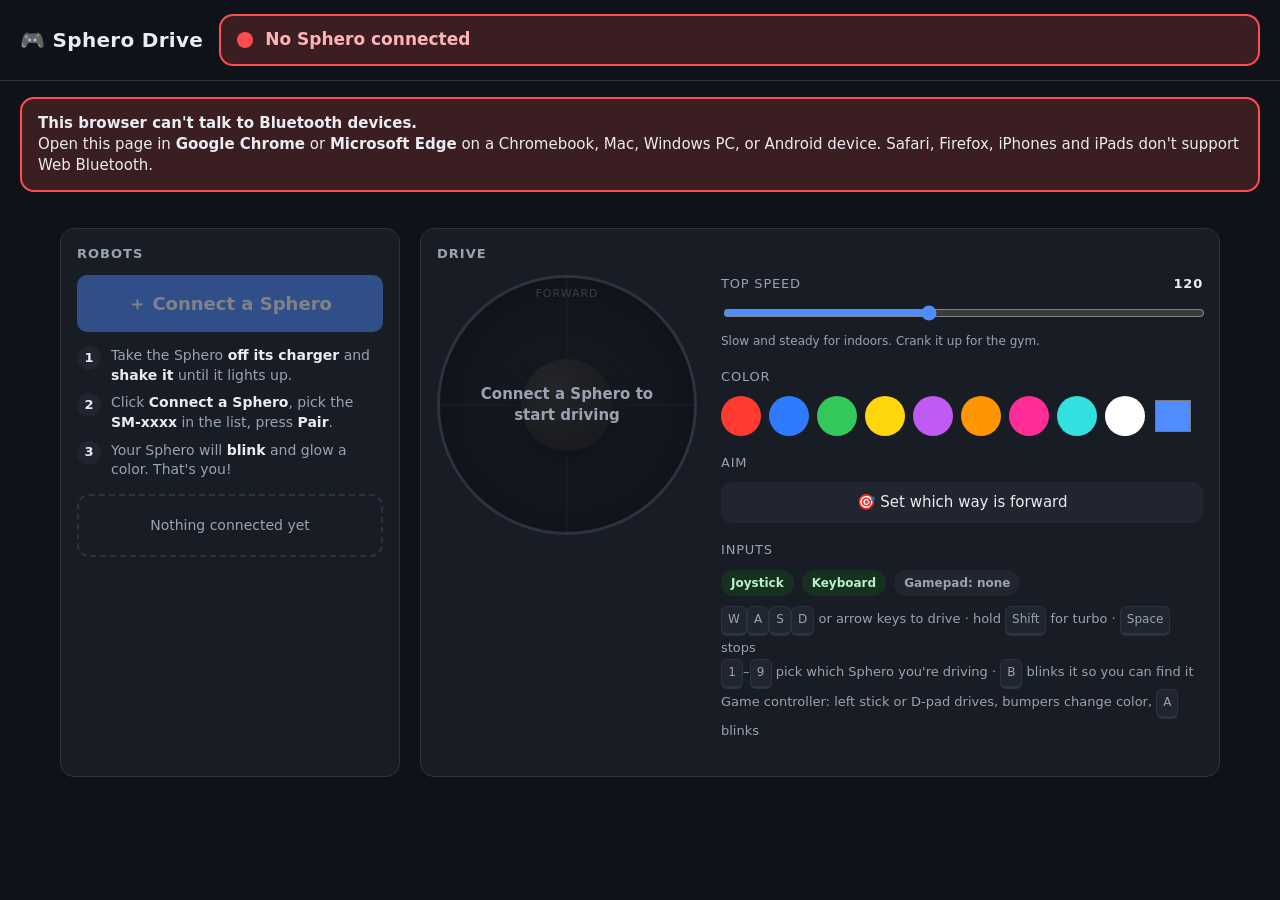
==== index.html @ 3a477e5d "Sphero Drive: connect, drive and color Sphero Minis from the browser" ====
<!doctype html>
<html lang="en">
<head>
<meta charset="utf-8">
<meta name="viewport" content="width=device-width, initial-scale=1">
<title>Sphero Drive</title>
<style>
  :root {
    --bg: #0f1218;
    --panel: #181c25;
    --panel-2: #20252f;
    --line: #2c3340;
    --text: #e9ecf1;
    --muted: #9aa3b2;
    --green: #2ecc71;
    --red: #ff4d4f;
    --yellow: #f5c542;
    --accent: #4f8cff;
    --radius: 14px;
  }
  * { box-sizing: border-box; }
  html, body { margin: 0; height: 100%; }
  body {
    background: var(--bg);
    color: var(--text);
    font: 15px/1.4 system-ui, -apple-system, "Segoe UI", Roboto, sans-serif;
    -webkit-user-select: none; user-select: none;
    touch-action: manipulation;
  }
  button { font: inherit; cursor: pointer; border: 0; border-radius: 10px; color: var(--text); background: var(--panel-2); padding: 10px 14px; }
  button:hover { filter: brightness(1.15); }
  button:disabled { opacity: .45; cursor: not-allowed; filter: none; }
  button.primary { background: var(--accent); color: #fff; font-weight: 600; }
  button.danger { background: #3a2226; color: #ffb3b5; }
  input[type=text] { font: inherit; background: var(--panel-2); color: var(--text); border: 1px solid var(--line); border-radius: 8px; padding: 6px 8px; }

  /* ---------- header / status banner ---------- */
  header {
    display: flex; align-items: center; gap: 16px; flex-wrap: wrap;
    padding: 14px 20px; border-bottom: 1px solid var(--line);
  }
  header h1 { font-size: 20px; margin: 0; letter-spacing: .3px; }
  #banner {
    flex: 1; min-width: 240px;
    display: flex; align-items: center; gap: 12px;
    padding: 12px 16px; border-radius: var(--radius);
    font-weight: 700; font-size: 17px;
    background: #3a1e21; color: #ffb3b5; border: 2px solid var(--red);
  }
  #banner.ok { background: #16311f; color: #b6f2c9; border-color: var(--green); }
  #banner.warn { background: #3a3116; color: #ffe8a3; border-color: var(--yellow); }
  #banner .dot { width: 16px; height: 16px; border-radius: 50%; background: var(--red); box-shadow: 0 0 0 0 rgba(255,77,79,.6); animation: pulse 1.6s infinite; flex: none; }
  #banner.ok .dot { background: var(--green); box-shadow: 0 0 0 0 rgba(46,204,113,.6); }
  #banner.warn .dot { background: var(--yellow); box-shadow: 0 0 0 0 rgba(245,197,66,.6); }
  @keyframes pulse { 0% { box-shadow: 0 0 0 0 currentColor; } 70% { box-shadow: 0 0 0 10px rgba(0,0,0,0); } 100% { box-shadow: 0 0 0 0 rgba(0,0,0,0); } }
  #unsupported { display: none; margin: 16px 20px; padding: 14px 16px; border-radius: var(--radius); background: #3a1e21; border: 2px solid var(--red); }

  /* ---------- layout ---------- */
  main { display: grid; grid-template-columns: 340px 1fr; gap: 20px; padding: 20px; max-width: 1200px; margin: 0 auto; }
  @media (max-width: 800px) { main { grid-template-columns: 1fr; } }
  section.panel { background: var(--panel); border: 1px solid var(--line); border-radius: var(--radius); padding: 16px; }
  h2 { font-size: 13px; text-transform: uppercase; letter-spacing: 1px; color: var(--muted); margin: 0 0 12px; }

  /* ---------- connect ritual ---------- */
  #connectBtn { width: 100%; font-size: 18px; padding: 16px; margin-bottom: 14px; }
  ol.steps { margin: 0 0 14px; padding-left: 0; list-style: none; counter-reset: s; display: grid; gap: 8px; }
  ol.steps li { counter-increment: s; display: flex; gap: 10px; color: var(--muted); font-size: 14px; }
  ol.steps li::before { content: counter(s); flex: none; width: 24px; height: 24px; border-radius: 50%; background: var(--panel-2); color: var(--text); display: grid; place-items: center; font-weight: 700; font-size: 13px; }
  ol.steps b { color: var(--text); }

  /* ---------- robot cards ---------- */
  #robots { display: grid; gap: 10px; }
  .robot {
    position: relative; display: grid; gap: 8px;
    padding: 12px 12px 12px 16px; border-radius: 12px;
    background: var(--panel-2); border: 2px solid var(--line);
    border-left: 8px solid var(--robot-color, #888);
    cursor: pointer;
  }
  .robot.active { border-color: var(--robot-color); box-shadow: 0 0 0 3px color-mix(in srgb, var(--robot-color) 35%, transparent); }
  .robot.dead { opacity: .75; border-color: var(--red); border-left-color: var(--robot-color); }
  .robot .top { display: flex; align-items: center; gap: 10px; }
  .robot .swatch { width: 28px; height: 28px; border-radius: 50%; background: var(--robot-color); box-shadow: 0 0 12px var(--robot-color); flex: none; }
  .robot .name { font-weight: 700; font-size: 17px; flex: 1; min-width: 0; }
  .robot .name input { width: 100%; font-weight: 700; font-size: 16px; }
  .robot .id { color: var(--muted); font-size: 12px; font-family: ui-monospace, Menlo, monospace; }
  .robot .status { display: flex; align-items: center; gap: 8px; font-weight: 600; font-size: 14px; }
  .robot .status .dot { width: 10px; height: 10px; border-radius: 50%; background: var(--red); }
  .robot .status.ok .dot { background: var(--green); }
  .robot .status.busy .dot { background: var(--yellow); }
  .robot .status.ok { color: #b6f2c9; } .robot .status.busy { color: #ffe8a3; } .robot .status.bad { color: #ffb3b5; }
  .robot .meta { color: var(--muted); font-size: 13px; }
  .robot .actions { display: flex; flex-wrap: wrap; gap: 6px; }
  .robot .actions button { padding: 7px 10px; font-size: 13px; }
  .robot .drivetag { position: absolute; top: 10px; right: 10px; font-size: 11px; font-weight: 700; letter-spacing: .5px; text-transform: uppercase; color: #061; background: var(--green); padding: 3px 8px; border-radius: 99px; display: none; }
  .robot.active .drivetag { display: block; }
  #noRobots { color: var(--muted); font-size: 14px; text-align: center; padding: 20px 8px; border: 2px dashed var(--line); border-radius: 12px; }

  /* ---------- controls ---------- */
  #controls { display: grid; grid-template-columns: auto 1fr; gap: 24px; align-items: start; }
  @media (max-width: 560px) { #controls { grid-template-columns: 1fr; justify-items: center; } }
  #stickWrap { position: relative; }
  #stick {
    width: 260px; height: 260px; border-radius: 50%;
    background: radial-gradient(circle at 50% 50%, #262c38 0, #1c212b 70%, #161a22 100%);
    border: 3px solid var(--line); position: relative; touch-action: none;
    box-shadow: inset 0 0 40px rgba(0,0,0,.5);
  }
  #stick::before { content: ""; position: absolute; inset: 50%; width: 2px; height: 100%; transform: translate(-50%, -50%); background: var(--line); }
  #stick::after  { content: ""; position: absolute; inset: 50%; height: 2px; width: 100%; transform: translate(-50%, -50%); background: var(--line); }
  #knob {
    position: absolute; left: 50%; top: 50%; width: 92px; height: 92px; border-radius: 50%;
    transform: translate(-50%, -50%);
    background: radial-gradient(circle at 35% 30%, #6d9bff, #2f63d6 70%);
    box-shadow: 0 8px 20px rgba(0,0,0,.5); z-index: 2;
    transition: background .2s;
  }
  #stick.dead #knob { background: radial-gradient(circle at 35% 30%, #555, #333 70%); }
  #stickOverlay {
    position: absolute; inset: 0; display: grid; place-items: center; text-align: center;
    border-radius: 50%; background: rgba(15,18,24,.7); color: var(--muted); font-weight: 600;
    padding: 30px; z-index: 3;
  }
  #stickOverlay[hidden] { display: none; }
  .fwdLabel { position: absolute; top: 8px; left: 50%; transform: translateX(-50%); font-size: 11px; color: var(--muted); letter-spacing: 1px; }

  .row { display: grid; gap: 10px; margin-bottom: 18px; }
  .row label { display: flex; justify-content: space-between; color: var(--muted); font-size: 13px; text-transform: uppercase; letter-spacing: .8px; }
  .row label output { color: var(--text); font-weight: 700; }
  input[type=range] { width: 100%; accent-color: var(--accent); }
  #swatches { display: flex; flex-wrap: wrap; gap: 8px; }
  #swatches button { width: 40px; height: 40px; border-radius: 50%; padding: 0; border: 3px solid transparent; }
  #swatches button.sel { border-color: #fff; }
  #colorPick { width: 40px; height: 40px; padding: 0; border: 0; background: none; cursor: pointer; }
  #speedTag { color: var(--muted); font-size: 12px; }
  #aimBox { display: none; padding: 12px; border-radius: 10px; background: #2b2a1a; border: 1px solid #5a5220; }
  #aimBox.on { display: grid; gap: 10px; }
  #aimBox p { margin: 0; font-size: 14px; }
  #inputs { display: flex; gap: 8px; flex-wrap: wrap; }
  .chip { padding: 5px 10px; border-radius: 99px; background: var(--panel-2); color: var(--muted); font-size: 12px; font-weight: 600; }
  .chip.on { background: #16311f; color: #b6f2c9; }
  kbd { display: inline-block; min-width: 22px; text-align: center; padding: 2px 6px; border-radius: 6px; background: var(--panel-2); border: 1px solid var(--line); border-bottom-width: 3px; font-family: inherit; font-size: 12px; }
  .hint { color: var(--muted); font-size: 13px; line-height: 1.8; }

  /* ---------- toasts ---------- */
  #toasts { position: fixed; left: 50%; bottom: 20px; transform: translateX(-50%); display: grid; gap: 8px; z-index: 50; width: min(520px, calc(100% - 32px)); }
  .toast { padding: 12px 16px; border-radius: 10px; background: #2a3040; border-left: 6px solid var(--accent); box-shadow: 0 8px 30px rgba(0,0,0,.5); font-weight: 600; animation: rise .2s ease-out; }
  .toast.bad { border-left-color: var(--red); background: #3a1e21; }
  .toast.ok  { border-left-color: var(--green); background: #16311f; }
  @keyframes rise { from { transform: translateY(10px); opacity: 0; } }
</style>
</head>
<body>

<header>
  <h1>🎮 Sphero Drive</h1>
  <div id="banner"><span class="dot"></span><span id="bannerText">No Sphero connected</span></div>
</header>

<div id="unsupported">
  <b>This browser can't talk to Bluetooth devices.</b><br>
  Open this page in <b>Google Chrome</b> or <b>Microsoft Edge</b> on a Chromebook, Mac, Windows PC, or Android device.
  Safari, Firefox, iPhones and iPads don't support Web Bluetooth.
</div>

<main>
  <!-- ===== left: connect + robots ===== -->
  <section class="panel">
    <h2>Robots</h2>
    <button id="connectBtn" class="primary">＋ Connect a Sphero</button>
    <ol class="steps">
      <li><span>Take the Sphero <b>off its charger</b> and <b>shake it</b> until it lights up.</span></li>
      <li><span>Click <b>Connect a Sphero</b>, pick the <b>SM‑xxxx</b> in the list, press <b>Pair</b>.</span></li>
      <li><span>Your Sphero will <b>blink</b> and glow a color. That's you!</span></li>
    </ol>
    <div id="robots">
      <div id="noRobots">Nothing connected yet</div>
    </div>
  </section>

  <!-- ===== right: controls ===== -->
  <section class="panel">
    <h2>Drive <span id="driveWho" style="color:var(--text)"></span></h2>
    <div id="controls">
      <div id="stickWrap">
        <div id="stick" class="dead">
          <span class="fwdLabel">FORWARD</span>
          <div id="knob"></div>
          <div id="stickOverlay">Connect a Sphero to start driving</div>
        </div>
      </div>

      <div>
        <div class="row">
          <label>Top speed <output id="speedOut">120</output></label>
          <input id="speed" type="range" min="20" max="255" value="120">
          <span id="speedTag">Slow and steady for indoors. Crank it up for the gym.</span>
        </div>

        <div class="row">
          <label>Color</label>
          <div id="swatches"><input id="colorPick" type="color" value="#4f8cff" title="Custom color"></div>
        </div>

        <div class="row">
          <label>Aim</label>
          <button id="aimBtn">🎯 Set which way is forward</button>
          <div id="aimBox">
            <p>The little <b>blue light</b> on the back is on. Use <kbd>←</kbd> <kbd>→</kbd> or the joystick to spin the ball until the blue light points <b>toward you</b>, then click Done.</p>
            <input id="aimSlider" type="range" min="0" max="359" value="0">
            <button id="aimDone" class="primary">✅ Done, that's forward</button>
          </div>
        </div>

        <div class="row">
          <label>Inputs</label>
          <div id="inputs">
            <span class="chip on">Joystick</span>
            <span class="chip on">Keyboard</span>
            <span class="chip" id="padChip">Gamepad: none</span>
          </div>
          <div class="hint">
            <kbd>W</kbd><kbd>A</kbd><kbd>S</kbd><kbd>D</kbd> or arrow keys to drive · hold <kbd>Shift</kbd> for turbo · <kbd>Space</kbd> stops<br>
            <kbd>1</kbd>–<kbd>9</kbd> pick which Sphero you're driving · <kbd>B</kbd> blinks it so you can find it<br>
            Game controller: left stick or D‑pad drives, bumpers change color, <kbd>A</kbd> blinks
          </div>
        </div>
      </div>
    </div>
  </section>
</main>

<div id="toasts"></div>

<script src="sphero.js"></script>
<script src="app.js"></script>
</body>
</html>
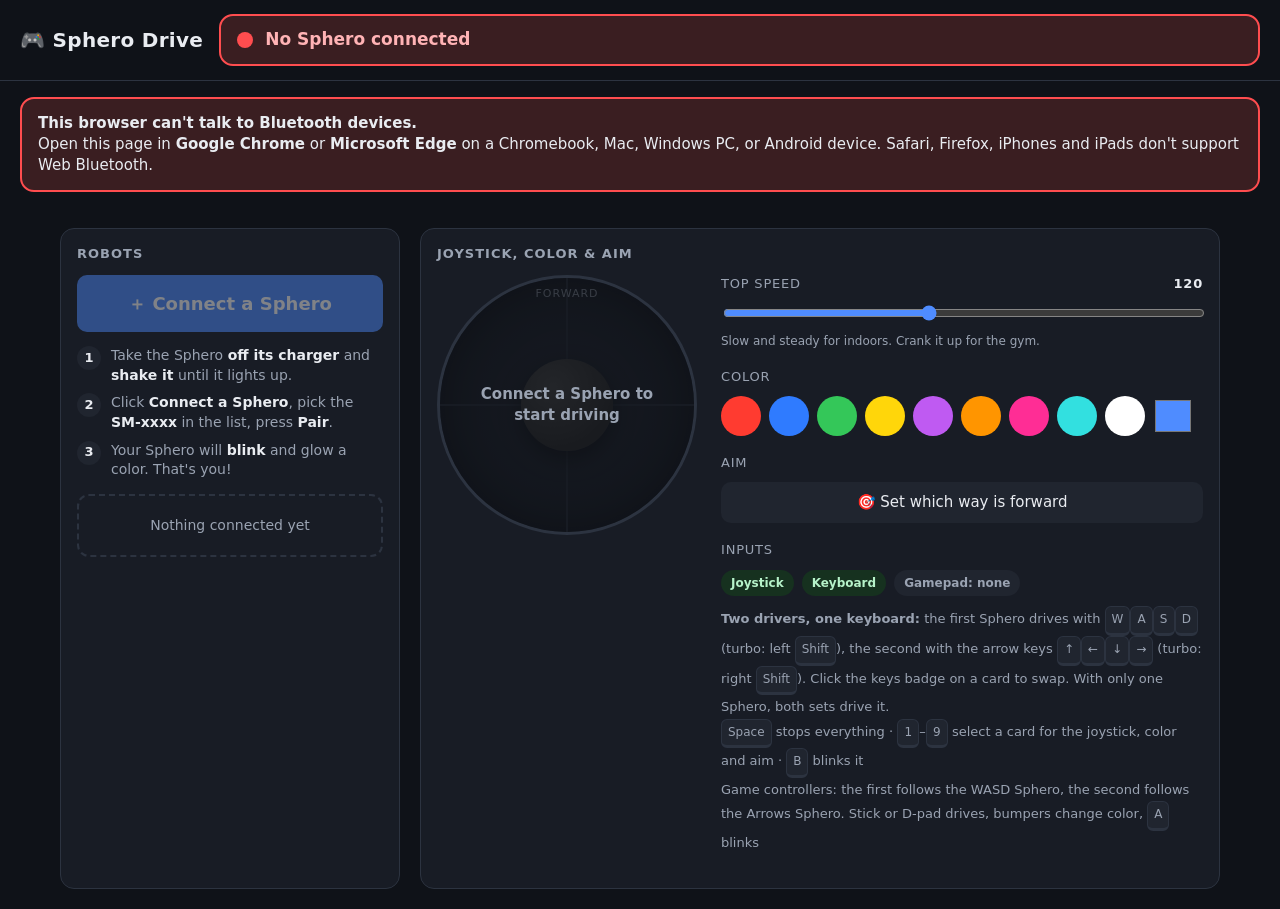
==== commit 89f36ad4: "Two drivers per keyboard: WASD and arrow keys each drive their own Sphero First Sphero connected get" ====
--- a/index.html
+++ b/index.html
@@ -94,6 +94,12 @@
   .robot .actions button { padding: 7px 10px; font-size: 13px; }
   .robot .drivetag { position: absolute; top: 10px; right: 10px; font-size: 11px; font-weight: 700; letter-spacing: .5px; text-transform: uppercase; color: #061; background: var(--green); padding: 3px 8px; border-radius: 99px; display: none; }
   .robot.active .drivetag { display: block; }
+  .robot .keys {
+    justify-self: start; padding: 6px 12px; border-radius: 99px; font-weight: 800; font-size: 15px; letter-spacing: .3px;
+    background: #2a3550; color: #cfe0ff; border: 2px solid #4f6fb0;
+  }
+  .robot .keys[data-set=arrows] { background: #3b2a50; color: #ead6ff; border-color: #8a5fc7; }
+  .robot .keys[data-set=none] { background: var(--panel); color: var(--muted); border-color: var(--line); font-weight: 600; font-size: 13px; }
   #noRobots { color: var(--muted); font-size: 14px; text-align: center; padding: 20px 8px; border: 2px dashed var(--line); border-radius: 12px; }
 
   /* ---------- controls ---------- */
@@ -180,7 +186,7 @@
 
   <!-- ===== right: controls ===== -->
   <section class="panel">
-    <h2>Drive <span id="driveWho" style="color:var(--text)"></span></h2>
+    <h2>Joystick, color &amp; aim <span id="driveWho" style="color:var(--text)"></span></h2>
     <div id="controls">
       <div id="stickWrap">
         <div id="stick" class="dead">
@@ -206,7 +212,7 @@
           <label>Aim</label>
           <button id="aimBtn">🎯 Set which way is forward</button>
           <div id="aimBox">
-            <p>The little <b>blue light</b> on the back is on. Use <kbd>←</kbd> <kbd>→</kbd> or the joystick to spin the ball until the blue light points <b>toward you</b>, then click Done.</p>
+            <p>The little <b>blue light</b> on the back is on. Use that Sphero's left/right keys, the joystick, or the slider to spin the ball until the blue light points <b>toward you</b>, then click Done.</p>
             <input id="aimSlider" type="range" min="0" max="359" value="0">
             <button id="aimDone" class="primary">✅ Done, that's forward</button>
           </div>
@@ -220,9 +226,11 @@
             <span class="chip" id="padChip">Gamepad: none</span>
           </div>
           <div class="hint">
-            <kbd>W</kbd><kbd>A</kbd><kbd>S</kbd><kbd>D</kbd> or arrow keys to drive · hold <kbd>Shift</kbd> for turbo · <kbd>Space</kbd> stops<br>
-            <kbd>1</kbd>–<kbd>9</kbd> pick which Sphero you're driving · <kbd>B</kbd> blinks it so you can find it<br>
-            Game controller: left stick or D‑pad drives, bumpers change color, <kbd>A</kbd> blinks
+            <b>Two drivers, one keyboard:</b> the first Sphero drives with <kbd>W</kbd><kbd>A</kbd><kbd>S</kbd><kbd>D</kbd> (turbo: left <kbd>Shift</kbd>),
+            the second with the arrow keys <kbd>↑</kbd><kbd>←</kbd><kbd>↓</kbd><kbd>→</kbd> (turbo: right <kbd>Shift</kbd>).
+            Click the keys badge on a card to swap. With only one Sphero, both sets drive it.<br>
+            <kbd>Space</kbd> stops everything · <kbd>1</kbd>–<kbd>9</kbd> select a card for the joystick, color and aim · <kbd>B</kbd> blinks it<br>
+            Game controllers: the first follows the WASD Sphero, the second follows the Arrows Sphero. Stick or D‑pad drives, bumpers change color, <kbd>A</kbd> blinks
           </div>
         </div>
       </div>
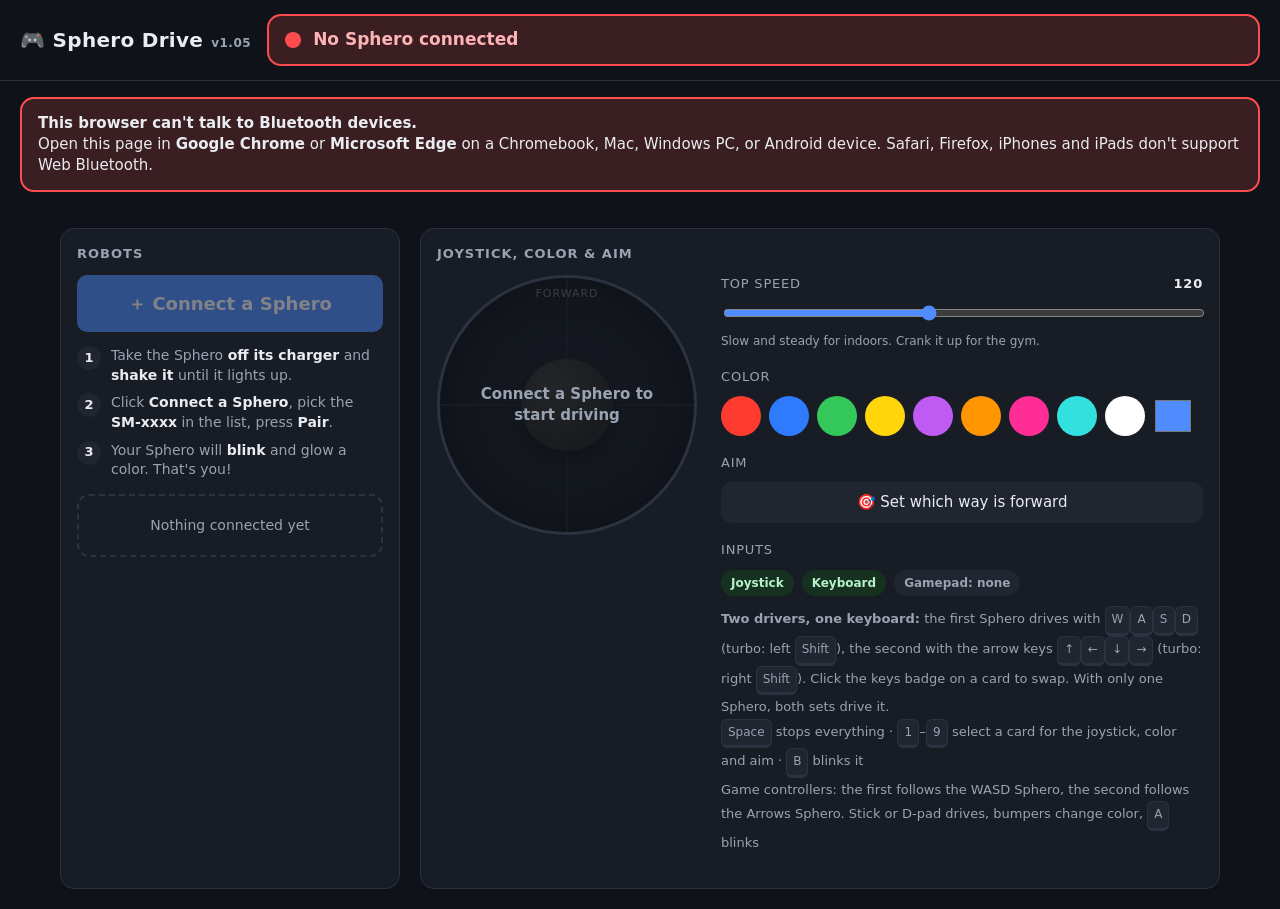
==== commit ff8ac302: "Show the site version (v1.05) next to the title Makes it easy to see whether a student's page has th" ====
--- a/index.html
+++ b/index.html
@@ -39,7 +39,8 @@
     display: flex; align-items: center; gap: 16px; flex-wrap: wrap;
     padding: 14px 20px; border-bottom: 1px solid var(--line);
   }
-  header h1 { font-size: 20px; margin: 0; letter-spacing: .3px; }
+  header h1 { font-size: 20px; margin: 0; letter-spacing: .3px; display: flex; align-items: baseline; gap: 8px; }
+  #version { font-size: 12px; font-weight: 600; color: var(--muted); letter-spacing: .5px; }
   #banner {
     flex: 1; min-width: 240px;
     display: flex; align-items: center; gap: 12px;
@@ -159,7 +160,7 @@
 <body>
 
 <header>
-  <h1>🎮 Sphero Drive</h1>
+  <h1>🎮 Sphero Drive <span id="version" title="Site version. Reload the page if this is lower than expected."></span></h1>
   <div id="banner"><span class="dot"></span><span id="bannerText">No Sphero connected</span></div>
 </header>
 
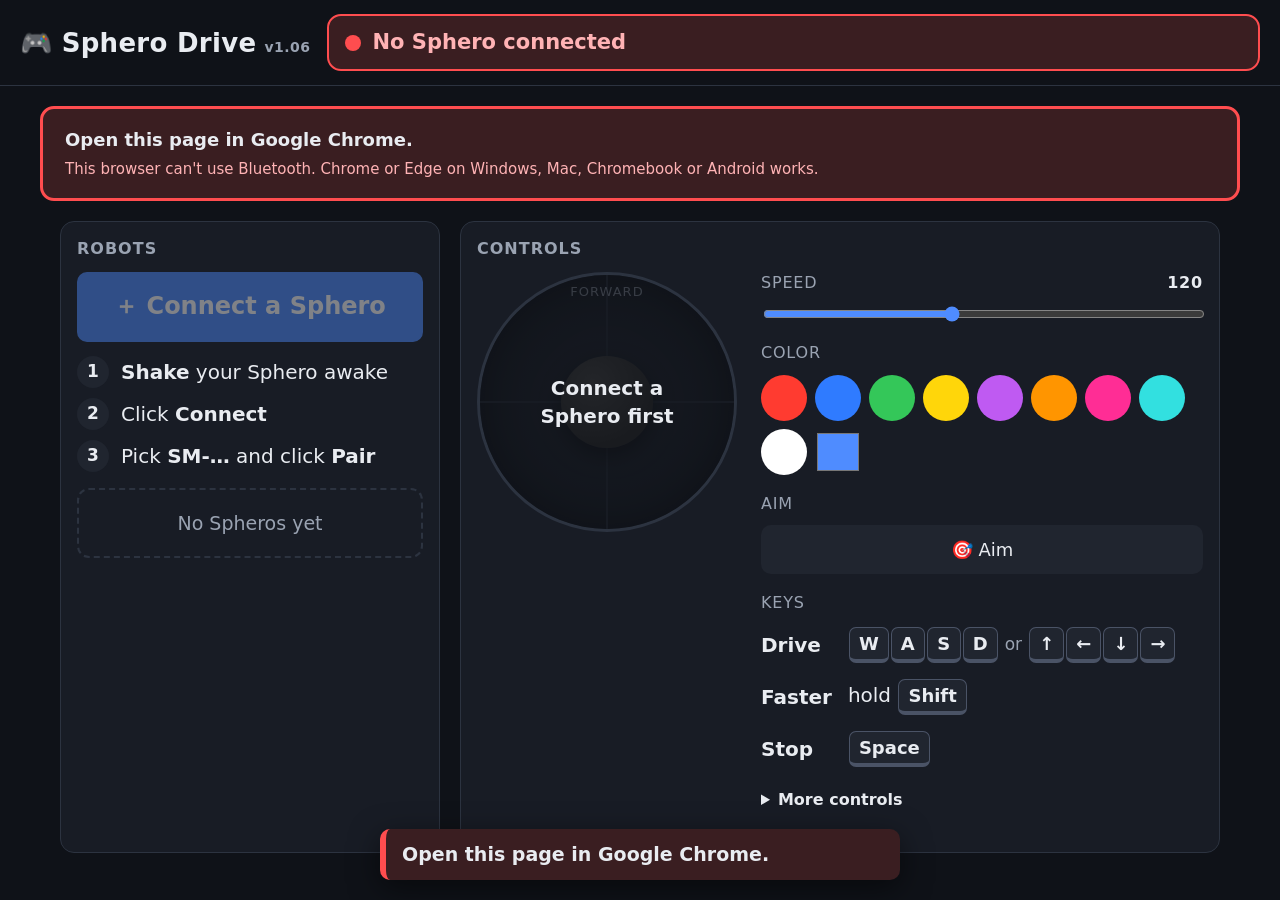
==== commit 65e834b2: "v1.06: bigger text, fewer words, and a fix-it box for a missing Bluetooth stick Text is larger and i" ====
--- a/index.html
+++ b/index.html
@@ -23,11 +23,12 @@
   body {
     background: var(--bg);
     color: var(--text);
-    font: 15px/1.4 system-ui, -apple-system, "Segoe UI", Roboto, sans-serif;
+    font: 18px/1.4 system-ui, -apple-system, "Segoe UI", Roboto, sans-serif;
     -webkit-user-select: none; user-select: none;
     touch-action: manipulation;
   }
-  button { font: inherit; cursor: pointer; border: 0; border-radius: 10px; color: var(--text); background: var(--panel-2); padding: 10px 14px; }
+  button { font: inherit; cursor: pointer; border: 0; border-radius: 10px; color: var(--text); background: var(--panel-2); padding: 12px 16px; }
+  [hidden] { display: none !important; }
   button:hover { filter: brightness(1.15); }
   button:disabled { opacity: .45; cursor: not-allowed; filter: none; }
   button.primary { background: var(--accent); color: #fff; font-weight: 600; }
@@ -39,13 +40,13 @@
     display: flex; align-items: center; gap: 16px; flex-wrap: wrap;
     padding: 14px 20px; border-bottom: 1px solid var(--line);
   }
-  header h1 { font-size: 20px; margin: 0; letter-spacing: .3px; display: flex; align-items: baseline; gap: 8px; }
-  #version { font-size: 12px; font-weight: 600; color: var(--muted); letter-spacing: .5px; }
+  header h1 { font-size: 26px; margin: 0; letter-spacing: .3px; display: flex; align-items: baseline; gap: 8px; }
+  #version { font-size: 14px; font-weight: 600; color: var(--muted); letter-spacing: .5px; }
   #banner {
     flex: 1; min-width: 240px;
     display: flex; align-items: center; gap: 12px;
     padding: 12px 16px; border-radius: var(--radius);
-    font-weight: 700; font-size: 17px;
+    font-weight: 700; font-size: 21px;
     background: #3a1e21; color: #ffb3b5; border: 2px solid var(--red);
   }
   #banner.ok { background: #16311f; color: #b6f2c9; border-color: var(--green); }
@@ -54,19 +55,27 @@
   #banner.ok .dot { background: var(--green); box-shadow: 0 0 0 0 rgba(46,204,113,.6); }
   #banner.warn .dot { background: var(--yellow); box-shadow: 0 0 0 0 rgba(245,197,66,.6); }
   @keyframes pulse { 0% { box-shadow: 0 0 0 0 currentColor; } 70% { box-shadow: 0 0 0 10px rgba(0,0,0,0); } 100% { box-shadow: 0 0 0 0 rgba(0,0,0,0); } }
-  #unsupported { display: none; margin: 16px 20px; padding: 14px 16px; border-radius: var(--radius); background: #3a1e21; border: 2px solid var(--red); }
+  .alert { max-width: 1200px; margin: 20px auto 0; padding: 18px 22px; border-radius: var(--radius); background: #3a1e21; border: 3px solid var(--red); }
+  #problemBox { width: calc(100% - 40px); }
+  #problemBox .detail { margin-top: 6px; font-size: 15px; color: #ffb3b5; }
+  #btHelp { width: calc(100% - 40px); font-size: 22px; }
+  #btHelp h3 { margin: 0 0 12px; font-size: 28px; }
+  #btHelp ol { margin: 0; padding-left: 32px; display: grid; gap: 12px; }
+  #btHelp code { font-family: ui-monospace, Consolas, monospace; background: #000; color: #fff; padding: 4px 10px; border-radius: 8px; user-select: all; -webkit-user-select: all; }
+  #btHelp button { font-size: 18px; padding: 8px 14px; margin-left: 6px; vertical-align: middle; }
+  #btHelp .small { margin: 12px 0 0; font-size: 16px; color: #ffb3b5; }
 
   /* ---------- layout ---------- */
-  main { display: grid; grid-template-columns: 340px 1fr; gap: 20px; padding: 20px; max-width: 1200px; margin: 0 auto; }
+  main { display: grid; grid-template-columns: 380px 1fr; gap: 20px; padding: 20px; max-width: 1200px; margin: 0 auto; }
   @media (max-width: 800px) { main { grid-template-columns: 1fr; } }
   section.panel { background: var(--panel); border: 1px solid var(--line); border-radius: var(--radius); padding: 16px; }
-  h2 { font-size: 13px; text-transform: uppercase; letter-spacing: 1px; color: var(--muted); margin: 0 0 12px; }
+  h2 { font-size: 16px; text-transform: uppercase; letter-spacing: 1px; color: var(--muted); margin: 0 0 12px; }
 
   /* ---------- connect ritual ---------- */
-  #connectBtn { width: 100%; font-size: 18px; padding: 16px; margin-bottom: 14px; }
-  ol.steps { margin: 0 0 14px; padding-left: 0; list-style: none; counter-reset: s; display: grid; gap: 8px; }
-  ol.steps li { counter-increment: s; display: flex; gap: 10px; color: var(--muted); font-size: 14px; }
-  ol.steps li::before { content: counter(s); flex: none; width: 24px; height: 24px; border-radius: 50%; background: var(--panel-2); color: var(--text); display: grid; place-items: center; font-weight: 700; font-size: 13px; }
+  #connectBtn { width: 100%; font-size: 24px; padding: 18px; margin-bottom: 14px; }
+  ol.steps { margin: 0 0 16px; padding-left: 0; list-style: none; counter-reset: s; display: grid; gap: 10px; }
+  ol.steps li { counter-increment: s; display: flex; align-items: center; gap: 12px; font-size: 20px; }
+  ol.steps li::before { content: counter(s); flex: none; width: 32px; height: 32px; border-radius: 50%; background: var(--panel-2); color: var(--text); display: grid; place-items: center; font-weight: 700; font-size: 17px; }
   ol.steps b { color: var(--text); }
 
   /* ---------- robot cards ---------- */
@@ -81,27 +90,27 @@
   .robot.active { border-color: var(--robot-color); box-shadow: 0 0 0 3px color-mix(in srgb, var(--robot-color) 35%, transparent); }
   .robot.dead { opacity: .75; border-color: var(--red); border-left-color: var(--robot-color); }
   .robot .top { display: flex; align-items: center; gap: 10px; }
-  .robot .swatch { width: 28px; height: 28px; border-radius: 50%; background: var(--robot-color); box-shadow: 0 0 12px var(--robot-color); flex: none; }
-  .robot .name { font-weight: 700; font-size: 17px; flex: 1; min-width: 0; }
-  .robot .name input { width: 100%; font-weight: 700; font-size: 16px; }
-  .robot .id { color: var(--muted); font-size: 12px; font-family: ui-monospace, Menlo, monospace; }
-  .robot .status { display: flex; align-items: center; gap: 8px; font-weight: 600; font-size: 14px; }
-  .robot .status .dot { width: 10px; height: 10px; border-radius: 50%; background: var(--red); }
+  .robot .swatch { width: 34px; height: 34px; border-radius: 50%; background: var(--robot-color); box-shadow: 0 0 12px var(--robot-color); flex: none; }
+  .robot .name { font-weight: 700; font-size: 22px; flex: 1; min-width: 0; }
+  .robot .name input { width: 100%; font-weight: 700; font-size: 20px; }
+  .robot .id { color: var(--muted); font-size: 14px; font-family: ui-monospace, Menlo, monospace; }
+  .robot .status { display: flex; align-items: center; gap: 8px; font-weight: 700; font-size: 19px; }
+  .robot .status .dot { width: 14px; height: 14px; border-radius: 50%; background: var(--red); }
   .robot .status.ok .dot { background: var(--green); }
   .robot .status.busy .dot { background: var(--yellow); }
   .robot .status.ok { color: #b6f2c9; } .robot .status.busy { color: #ffe8a3; } .robot .status.bad { color: #ffb3b5; }
-  .robot .meta { color: var(--muted); font-size: 13px; }
+  .robot .meta { color: var(--muted); font-size: 16px; }
   .robot .actions { display: flex; flex-wrap: wrap; gap: 6px; }
-  .robot .actions button { padding: 7px 10px; font-size: 13px; }
-  .robot .drivetag { position: absolute; top: 10px; right: 10px; font-size: 11px; font-weight: 700; letter-spacing: .5px; text-transform: uppercase; color: #061; background: var(--green); padding: 3px 8px; border-radius: 99px; display: none; }
+  .robot .actions button { padding: 9px 13px; font-size: 17px; }
+  .robot .drivetag { position: absolute; top: 10px; right: 10px; font-size: 13px; font-weight: 800; letter-spacing: .5px; text-transform: uppercase; color: #061; background: var(--green); padding: 3px 8px; border-radius: 99px; display: none; }
   .robot.active .drivetag { display: block; }
   .robot .keys {
-    justify-self: start; padding: 6px 12px; border-radius: 99px; font-weight: 800; font-size: 15px; letter-spacing: .3px;
+    justify-self: start; padding: 6px 12px; border-radius: 99px; font-weight: 800; font-size: 19px; letter-spacing: .3px;
     background: #2a3550; color: #cfe0ff; border: 2px solid #4f6fb0;
   }
   .robot .keys[data-set=arrows] { background: #3b2a50; color: #ead6ff; border-color: #8a5fc7; }
-  .robot .keys[data-set=none] { background: var(--panel); color: var(--muted); border-color: var(--line); font-weight: 600; font-size: 13px; }
-  #noRobots { color: var(--muted); font-size: 14px; text-align: center; padding: 20px 8px; border: 2px dashed var(--line); border-radius: 12px; }
+  .robot .keys[data-set=none] { background: var(--panel); color: var(--muted); border-color: var(--line); font-weight: 600; font-size: 16px; }
+  #noRobots { color: var(--muted); font-size: 19px; text-align: center; padding: 20px 8px; border: 2px dashed var(--line); border-radius: 12px; }
 
   /* ---------- controls ---------- */
   #controls { display: grid; grid-template-columns: auto 1fr; gap: 24px; align-items: start; }
@@ -125,33 +134,36 @@
   #stick.dead #knob { background: radial-gradient(circle at 35% 30%, #555, #333 70%); }
   #stickOverlay {
     position: absolute; inset: 0; display: grid; place-items: center; text-align: center;
-    border-radius: 50%; background: rgba(15,18,24,.7); color: var(--muted); font-weight: 600;
+    border-radius: 50%; background: rgba(15,18,24,.7); color: var(--text); font-weight: 700; font-size: 20px;
     padding: 30px; z-index: 3;
   }
   #stickOverlay[hidden] { display: none; }
-  .fwdLabel { position: absolute; top: 8px; left: 50%; transform: translateX(-50%); font-size: 11px; color: var(--muted); letter-spacing: 1px; }
+  .fwdLabel { position: absolute; top: 8px; left: 50%; transform: translateX(-50%); font-size: 13px; color: var(--muted); letter-spacing: 1px; }
 
   .row { display: grid; gap: 10px; margin-bottom: 18px; }
-  .row label { display: flex; justify-content: space-between; color: var(--muted); font-size: 13px; text-transform: uppercase; letter-spacing: .8px; }
+  .row label { display: flex; justify-content: space-between; color: var(--muted); font-size: 16px; text-transform: uppercase; letter-spacing: .8px; }
   .row label output { color: var(--text); font-weight: 700; }
   input[type=range] { width: 100%; accent-color: var(--accent); }
   #swatches { display: flex; flex-wrap: wrap; gap: 8px; }
-  #swatches button { width: 40px; height: 40px; border-radius: 50%; padding: 0; border: 3px solid transparent; }
+  #swatches button { width: 46px; height: 46px; border-radius: 50%; padding: 0; border: 3px solid transparent; }
   #swatches button.sel { border-color: #fff; }
-  #colorPick { width: 40px; height: 40px; padding: 0; border: 0; background: none; cursor: pointer; }
-  #speedTag { color: var(--muted); font-size: 12px; }
+  #colorPick { width: 46px; height: 46px; padding: 0; border: 0; background: none; cursor: pointer; }
   #aimBox { display: none; padding: 12px; border-radius: 10px; background: #2b2a1a; border: 1px solid #5a5220; }
   #aimBox.on { display: grid; gap: 10px; }
-  #aimBox p { margin: 0; font-size: 14px; }
-  #inputs { display: flex; gap: 8px; flex-wrap: wrap; }
-  .chip { padding: 5px 10px; border-radius: 99px; background: var(--panel-2); color: var(--muted); font-size: 12px; font-weight: 600; }
+  #aimBox p { margin: 0; font-size: 19px; }
+  .keymap { display: grid; grid-template-columns: auto 1fr; gap: 12px 16px; align-items: center; font-size: 20px; }
+  .keymap .what { font-weight: 800; }
+  .keymap .or { color: var(--muted); margin: 0 6px; font-size: 17px; }
+  details.more { margin-top: 4px; color: var(--muted); font-size: 16px; }
+  details.more summary { cursor: pointer; font-weight: 700; color: var(--text); padding: 6px 0; }
+  details.more ul { margin: 8px 0 0; padding-left: 20px; display: grid; gap: 6px; }
+  .chip { display: inline-block; padding: 5px 10px; border-radius: 99px; background: var(--panel-2); color: var(--muted); font-size: 14px; font-weight: 600; }
   .chip.on { background: #16311f; color: #b6f2c9; }
-  kbd { display: inline-block; min-width: 22px; text-align: center; padding: 2px 6px; border-radius: 6px; background: var(--panel-2); border: 1px solid var(--line); border-bottom-width: 3px; font-family: inherit; font-size: 12px; }
-  .hint { color: var(--muted); font-size: 13px; line-height: 1.8; }
+  kbd { display: inline-block; min-width: 34px; text-align: center; padding: 3px 9px; margin: 2px 1px; border-radius: 7px; background: var(--panel-2); border: 1px solid #4a5366; border-bottom-width: 4px; font-family: inherit; font-weight: 700; font-size: 18px; color: var(--text); }
 
   /* ---------- toasts ---------- */
   #toasts { position: fixed; left: 50%; bottom: 20px; transform: translateX(-50%); display: grid; gap: 8px; z-index: 50; width: min(520px, calc(100% - 32px)); }
-  .toast { padding: 12px 16px; border-radius: 10px; background: #2a3040; border-left: 6px solid var(--accent); box-shadow: 0 8px 30px rgba(0,0,0,.5); font-weight: 600; animation: rise .2s ease-out; }
+  .toast { padding: 12px 16px; border-radius: 10px; background: #2a3040; border-left: 6px solid var(--accent); box-shadow: 0 8px 30px rgba(0,0,0,.5); font-weight: 700; font-size: 19px; animation: rise .2s ease-out; }
   .toast.bad { border-left-color: var(--red); background: #3a1e21; }
   .toast.ok  { border-left-color: var(--green); background: #16311f; }
   @keyframes rise { from { transform: translateY(10px); opacity: 0; } }
@@ -164,11 +176,19 @@
   <div id="banner"><span class="dot"></span><span id="bannerText">No Sphero connected</span></div>
 </header>
 
-<div id="unsupported">
-  <b>This browser can't talk to Bluetooth devices.</b><br>
-  Open this page in <b>Google Chrome</b> or <b>Microsoft Edge</b> on a Chromebook, Mac, Windows PC, or Android device.
-  Safari, Firefox, iPhones and iPads don't support Web Bluetooth.
-</div>
+<section id="btHelp" class="alert" hidden>
+  <h3>🔌 Bluetooth stick not found</h3>
+  <ol>
+    <li>Plug in the Bluetooth stick.</li>
+    <li>Click the address bar at the top, type <code id="restartCmd">chrome://restart</code><button id="copyRestart" type="button">📋 Copy</button> and press <kbd>Enter</kbd>.</li>
+  </ol>
+  <p class="small">Chrome closes and opens again with this page. This box goes away by itself when Bluetooth works.</p>
+</section>
+
+<section id="problemBox" class="alert" hidden>
+  <b id="problemTitle">Open this page in Google Chrome.</b>
+  <div class="detail" id="problemDetail">This browser can't use Bluetooth.</div>
+</section>
 
 <main>
   <!-- ===== left: connect + robots ===== -->
@@ -176,32 +196,31 @@
     <h2>Robots</h2>
     <button id="connectBtn" class="primary">＋ Connect a Sphero</button>
     <ol class="steps">
-      <li><span>Take the Sphero <b>off its charger</b> and <b>shake it</b> until it lights up.</span></li>
-      <li><span>Click <b>Connect a Sphero</b>, pick the <b>SM‑xxxx</b> in the list, press <b>Pair</b>.</span></li>
-      <li><span>Your Sphero will <b>blink</b> and glow a color. That's you!</span></li>
+      <li><span><b>Shake</b> your Sphero awake</span></li>
+      <li><span>Click <b>Connect</b></span></li>
+      <li><span>Pick <b>SM‑…</b> and click <b>Pair</b></span></li>
     </ol>
     <div id="robots">
-      <div id="noRobots">Nothing connected yet</div>
+      <div id="noRobots">No Spheros yet</div>
     </div>
   </section>
 
   <!-- ===== right: controls ===== -->
   <section class="panel">
-    <h2>Joystick, color &amp; aim <span id="driveWho" style="color:var(--text)"></span></h2>
+    <h2>Controls <span id="driveWho" style="color:var(--text)"></span></h2>
     <div id="controls">
       <div id="stickWrap">
         <div id="stick" class="dead">
           <span class="fwdLabel">FORWARD</span>
           <div id="knob"></div>
-          <div id="stickOverlay">Connect a Sphero to start driving</div>
+          <div id="stickOverlay">Connect a Sphero first</div>
         </div>
       </div>
 
       <div>
         <div class="row">
-          <label>Top speed <output id="speedOut">120</output></label>
+          <label>Speed <output id="speedOut">120</output></label>
           <input id="speed" type="range" min="20" max="255" value="120">
-          <span id="speedTag">Slow and steady for indoors. Crank it up for the gym.</span>
         </div>
 
         <div class="row">
@@ -211,28 +230,32 @@
 
         <div class="row">
           <label>Aim</label>
-          <button id="aimBtn">🎯 Set which way is forward</button>
+          <button id="aimBtn">🎯 Aim</button>
           <div id="aimBox">
-            <p>The little <b>blue light</b> on the back is on. Use that Sphero's left/right keys, the joystick, or the slider to spin the ball until the blue light points <b>toward you</b>, then click Done.</p>
+            <p>Turn the ball until the <b>blue light</b> faces you.</p>
             <input id="aimSlider" type="range" min="0" max="359" value="0">
-            <button id="aimDone" class="primary">✅ Done, that's forward</button>
+            <button id="aimDone" class="primary">✅ Done</button>
           </div>
         </div>
 
         <div class="row">
-          <label>Inputs</label>
-          <div id="inputs">
-            <span class="chip on">Joystick</span>
-            <span class="chip on">Keyboard</span>
-            <span class="chip" id="padChip">Gamepad: none</span>
+          <label>Keys</label>
+          <div class="keymap">
+            <span class="what">Drive</span>
+            <span><kbd>W</kbd><kbd>A</kbd><kbd>S</kbd><kbd>D</kbd><span class="or">or</span><kbd>↑</kbd><kbd>←</kbd><kbd>↓</kbd><kbd>→</kbd></span>
+            <span class="what">Faster</span>
+            <span>hold <kbd>Shift</kbd></span>
+            <span class="what">Stop</span>
+            <span><kbd>Space</kbd></span>
           </div>
-          <div class="hint">
-            <b>Two drivers, one keyboard:</b> the first Sphero drives with <kbd>W</kbd><kbd>A</kbd><kbd>S</kbd><kbd>D</kbd> (turbo: left <kbd>Shift</kbd>),
-            the second with the arrow keys <kbd>↑</kbd><kbd>←</kbd><kbd>↓</kbd><kbd>→</kbd> (turbo: right <kbd>Shift</kbd>).
-            Click the keys badge on a card to swap. With only one Sphero, both sets drive it.<br>
-            <kbd>Space</kbd> stops everything · <kbd>1</kbd>–<kbd>9</kbd> select a card for the joystick, color and aim · <kbd>B</kbd> blinks it<br>
-            Game controllers: the first follows the WASD Sphero, the second follows the Arrows Sphero. Stick or D‑pad drives, bumpers change color, <kbd>A</kbd> blinks
-          </div>
+          <details class="more">
+            <summary>More controls</summary>
+            <ul>
+              <li>Two Spheros: the card badge says which keys drive each one. Use the <kbd>Shift</kbd> on your side. Click a badge to swap.</li>
+              <li><kbd>1</kbd> <kbd>2</kbd> pick a card for the joystick, color and aim. <kbd>B</kbd> blinks it.</li>
+              <li>Game controllers: stick drives, bumpers change color, A blinks. <span class="chip" id="padChip">Gamepad: none</span></li>
+            </ul>
+          </details>
         </div>
       </div>
     </div>
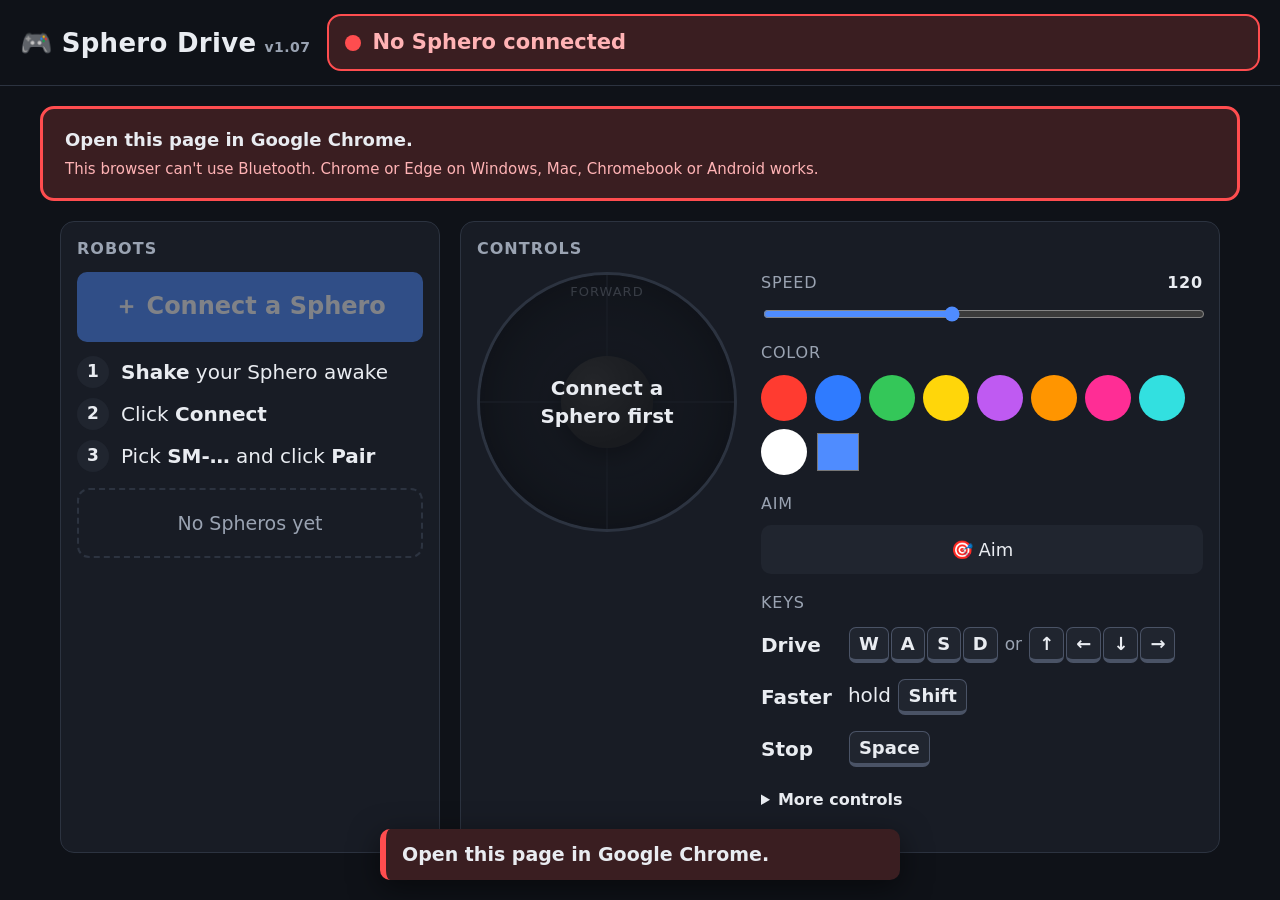
==== commit 3e04d5f5: "v1.07: clicking a card only selects it The keys badge was also a swap button, so students clicking a" ====
--- a/index.html
+++ b/index.html
@@ -89,9 +89,9 @@
   }
   .robot.active { border-color: var(--robot-color); box-shadow: 0 0 0 3px color-mix(in srgb, var(--robot-color) 35%, transparent); }
   .robot.dead { opacity: .75; border-color: var(--red); border-left-color: var(--robot-color); }
-  .robot .top { display: flex; align-items: center; gap: 10px; }
+  .robot .top { display: flex; align-items: center; gap: 10px; padding-right: 96px; }
   .robot .swatch { width: 34px; height: 34px; border-radius: 50%; background: var(--robot-color); box-shadow: 0 0 12px var(--robot-color); flex: none; }
-  .robot .name { font-weight: 700; font-size: 22px; flex: 1; min-width: 0; }
+  .robot .name { font-weight: 700; font-size: 22px; flex: 0 1 auto; min-width: 0; }
   .robot .name input { width: 100%; font-weight: 700; font-size: 20px; }
   .robot .id { color: var(--muted); font-size: 14px; font-family: ui-monospace, Menlo, monospace; }
   .robot .status { display: flex; align-items: center; gap: 8px; font-weight: 700; font-size: 19px; }
@@ -104,6 +104,9 @@
   .robot .actions button { padding: 9px 13px; font-size: 17px; }
   .robot .drivetag { position: absolute; top: 10px; right: 10px; font-size: 13px; font-weight: 800; letter-spacing: .5px; text-transform: uppercase; color: #061; background: var(--green); padding: 3px 8px; border-radius: 99px; display: none; }
   .robot.active .drivetag { display: block; }
+  .robot .rename { padding: 4px 8px; font-size: 16px; background: transparent; opacity: .6; }
+  .robot .rename:hover { opacity: 1; background: var(--panel); }
+  #swapKeys { display: block; margin-top: 8px; font-size: 16px; }
   .robot .keys {
     justify-self: start; padding: 6px 12px; border-radius: 99px; font-weight: 800; font-size: 19px; letter-spacing: .3px;
     background: #2a3550; color: #cfe0ff; border: 2px solid #4f6fb0;
@@ -251,7 +254,8 @@
           <details class="more">
             <summary>More controls</summary>
             <ul>
-              <li>Two Spheros: the card badge says which keys drive each one. Use the <kbd>Shift</kbd> on your side. Click a badge to swap.</li>
+              <li>Two Spheros: each card says which keys drive it. Use the <kbd>Shift</kbd> on your side.
+                <button id="swapKeys" type="button" hidden>⇄ Swap WASD and Arrows</button></li>
               <li><kbd>1</kbd> <kbd>2</kbd> pick a card for the joystick, color and aim. <kbd>B</kbd> blinks it.</li>
               <li>Game controllers: stick drives, bumpers change color, A blinks. <span class="chip" id="padChip">Gamepad: none</span></li>
             </ul>
